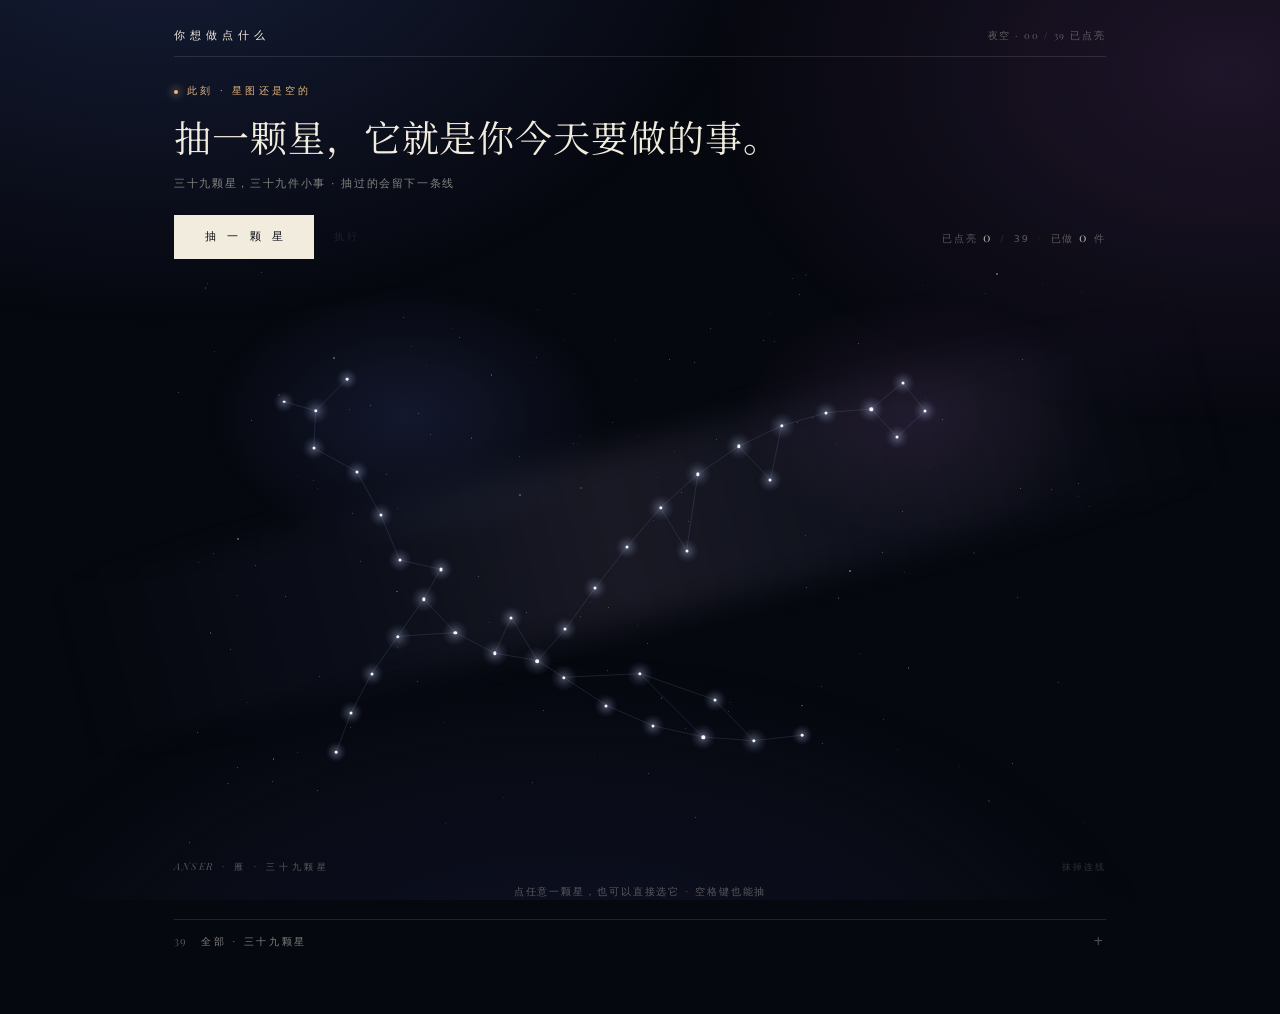
==== attic.html @ bfc9122a "Add files via upload" ====
<!DOCTYPE html>
<html lang="zh-CN">
<head>
<meta charset="UTF-8">
<meta name="viewport" content="width=device-width, initial-scale=1.0">
<title>你想做点什么 · 夜空星座</title>
<!-- 字体非阻塞加载：Google Fonts 在国内常被挡，挡住时不能让整页白屏 -->
<link rel="preconnect" href="https://fonts.googleapis.com">
<link rel="preconnect" href="https://fonts.gstatic.com" crossorigin>
<link rel="stylesheet" media="print" onload="this.media='all'"
      href="https://fonts.googleapis.com/css2?family=Noto+Serif+SC:wght@300;400;500&family=Playfair+Display:ital,wght@0,400;0,500;1,400&display=swap">
<style>
  :root{
    --bg:#06080f;
    --ink:#f2ecdf;
    --ink-70:rgba(242,236,223,.70);
    --ink-52:rgba(242,236,223,.52);
    --ink-34:rgba(242,236,223,.34);
    --ink-18:rgba(242,236,223,.18);
    --line:rgba(242,236,223,.12);
    --gold:#e7b67e;
    --gold-dim:rgba(231,182,126,.45);
    --serif:"Noto Serif SC","Songti SC","Source Han Serif SC","SimSun",Georgia,serif;
    --latin:"Playfair Display",Georgia,"Times New Roman",serif;
    --sans:-apple-system,BlinkMacSystemFont,"PingFang SC","Hiragino Sans GB","Microsoft YaHei",system-ui,sans-serif;
  }
  *{box-sizing:border-box;-webkit-tap-highlight-color:transparent}
  html,body{margin:0;padding:0}
  body{
    background:var(--bg);color:var(--ink);font-family:var(--sans);
    -webkit-font-smoothing:antialiased;min-height:100vh;overflow-x:hidden;
  }
  /* 大气层的光 */
  body::before{
    content:"";position:fixed;inset:0;pointer-events:none;z-index:0;
    background:
      radial-gradient(1000px 700px at 12% -12%, rgba(54,70,132,.36), transparent 62%),
      radial-gradient(820px 560px at 96% 8%, rgba(102,58,116,.26), transparent 64%),
      radial-gradient(900px 520px at 44% 112%, rgba(38,40,86,.30), transparent 68%);
  }
  .wrap{max-width:1000px;margin:0 auto;padding:28px 34px 52px;position:relative;z-index:1}

  /* ---------- 页眉 ---------- */
  .top{
    display:flex;justify-content:space-between;align-items:baseline;gap:16px;
    font-size:9.5px;letter-spacing:.32em;text-transform:uppercase;color:var(--ink-34);
    border-bottom:1px solid var(--line);padding-bottom:13px;
  }
  .top .brand{color:var(--ink);letter-spacing:.46em;font-size:11px;font-weight:500}
  .top .tag{font-family:var(--latin);letter-spacing:.2em}

  /* ---------- 题头 ---------- */
  .lead{margin-top:28px}
  .kicker{
    display:flex;align-items:center;gap:9px;margin:0 0 12px;
    font-size:9.5px;letter-spacing:.34em;text-transform:uppercase;color:var(--gold);
    min-height:12px;
  }
  .kicker .dot{width:4px;height:4px;border-radius:50%;background:currentColor;flex:none;
    box-shadow:0 0 8px 1px rgba(231,182,126,.7)}
  h1{
    font-family:var(--serif);font-weight:400;letter-spacing:.025em;
    font-size:clamp(24px,3.5vw,37px);line-height:1.44;margin:0;max-width:23em;
  }
  h1.settle{animation:rise .55s cubic-bezier(.2,.8,.3,1)}
  @keyframes rise{from{opacity:0;transform:translateY(8px)}to{opacity:1;transform:none}}
  .meta{margin:13px 0 0;font-size:11px;letter-spacing:.15em;color:var(--ink-52);min-height:16px}
  .meta .sep{opacity:.4;margin:0 6px}

  .acts{display:flex;align-items:center;gap:20px;margin-top:23px;flex-wrap:wrap}
  .roll{
    font-family:var(--sans);cursor:pointer;color:#0a0c14;background:var(--ink);
    border:1px solid var(--ink);padding:14px 26px;
    font-size:10.5px;letter-spacing:.38em;text-indent:.38em;
    transition:background-color .25s ease,border-color .25s ease,box-shadow .35s ease,opacity .2s;
  }
  .roll:hover{background:var(--gold);border-color:var(--gold);box-shadow:0 0 26px rgba(231,182,126,.28)}
  .roll:disabled{opacity:.4;cursor:not-allowed;box-shadow:none}
  .ghost{
    background:none;border:0;border-bottom:1px solid transparent;padding:2px 0;cursor:pointer;
    font-family:inherit;font-size:10px;letter-spacing:.26em;color:var(--ink-34);transition:.25s;
  }
  .ghost:hover{color:var(--ink);border-bottom-color:var(--ink)}
  .ghost:disabled{opacity:.3;cursor:not-allowed;border-bottom-color:transparent}
  .tally{margin-left:auto;font-size:9.5px;letter-spacing:.2em;color:var(--ink-34);white-space:nowrap}
  .tally b{font-family:var(--latin);font-weight:400;font-size:12.5px;color:var(--ink-70)}
  .tally .sep{opacity:.4;margin:0 8px}

  /* ---------- 星空 ---------- */
  .sky{position:relative;width:100%;aspect-ratio:1000/620;margin-top:12px;isolation:isolate}
  .neb{position:absolute;pointer-events:none}
  .neb-a{left:-4%;top:-6%;width:58%;height:62%;
    background:radial-gradient(closest-side, rgba(74,90,168,.20), transparent 74%)}
  .neb-b{right:-6%;top:-4%;width:52%;height:58%;
    background:radial-gradient(closest-side, rgba(140,84,146,.16), transparent 74%)}
  .milky{
    position:absolute;left:-14%;top:30%;width:128%;height:30%;
    background:linear-gradient(90deg,transparent,rgba(116,138,214,.055) 26%,
      rgba(196,178,228,.10) 48%,rgba(140,150,214,.07) 68%,transparent);
    transform:rotate(-14deg);filter:blur(16px);pointer-events:none;
  }
  .dust{position:absolute;inset:0;pointer-events:none}
  .dust i{position:absolute;width:1px;height:1px;border-radius:50%;background:#e2e8ff;display:block}
  .dust i.big{width:1.5px;height:1.5px}

  .links{position:absolute;inset:0;width:100%;height:100%;overflow:visible}
  .links line{stroke-linecap:round}
  .base{stroke:rgba(168,190,240,.13);stroke-width:1}
  .link{stroke:rgba(231,182,126,.55);stroke-width:1.1;
    transition:stroke-dashoffset .95s cubic-bezier(.33,0,.22,1),stroke .4s ease}
  .sky.hovering .base{stroke:rgba(168,190,240,.07)}

  .stars{position:absolute;inset:0}
  .st{
    position:absolute;width:34px;height:34px;padding:0;border:0;background:none;
    transform:translate(-50%,-50%);cursor:pointer;transition:opacity .35s ease;
  }
  .st i{position:absolute;display:block;border-radius:50%}
  .st .halo{
    inset:0;background:radial-gradient(closest-side, rgba(196,212,255,.22), transparent 76%);
    transform:scale(calc(.9 * var(--s)));transition:transform .55s ease,background .55s ease;
  }
  .st .core{
    left:50%;top:50%;width:calc(3px * var(--s));height:calc(3px * var(--s));
    background:#f5f7ff;transform:translate(-50%,-50%);
    box-shadow:0 0 6px 1px rgba(206,220,255,.45);
    animation:tw 8s ease-in-out infinite;animation-delay:var(--d);
    transition:background .5s ease,box-shadow .5s ease,width .35s ease,height .35s ease;
  }
  .st .ring{inset:0;border:1px solid transparent;transform:scale(.55);transition:.5s ease}
  @keyframes tw{0%,100%{opacity:.9}42%{opacity:.44}68%{opacity:1}}

  /* 点亮过（抽到过） */
  .st.seen .core{background:#ffeed3;box-shadow:0 0 8px 1px rgba(231,182,126,.5)}
  .st.seen .halo{background:radial-gradient(closest-side, rgba(231,182,126,.16), transparent 76%)}
  /* 做过了 */
  .st .mark{
    position:absolute;left:calc(50% + 6px);top:calc(50% - 10px);
    width:5px;height:5px;background:none;border-radius:0;
    color:var(--gold);font-size:8px;line-height:1;opacity:0;transition:opacity .5s ease;
  }
  .st.done .mark{opacity:.95}

  .st.hot .halo{transform:scale(calc(1.5 * var(--s)));background:radial-gradient(closest-side, rgba(231,182,126,.3), transparent 76%)}
  .st.hot .core{box-shadow:0 0 10px 2px rgba(231,182,126,.6)}
  .sky.hovering .st:not(.hot):not(.on){opacity:.5}

  .st.on .core{width:calc(5px * var(--s));height:calc(5px * var(--s));background:#fff2dc;
    box-shadow:0 0 16px 5px rgba(231,182,126,.85);animation:none;opacity:1}
  .st.on .halo{transform:scale(calc(2.2 * var(--s)));
    background:radial-gradient(closest-side, rgba(231,182,126,.30), transparent 74%)}
  .st.on .ring{border-color:rgba(231,182,126,.42);transform:scale(1);animation:pulse 3.6s ease-out infinite}
  @keyframes pulse{0%{transform:scale(.6);opacity:0}26%{opacity:1}100%{transform:scale(1.4);opacity:0}}

  .st.spin .core{background:#fff;box-shadow:0 0 12px 3px rgba(231,182,126,.75);animation:none;opacity:1}
  .st.spin .halo{transform:scale(calc(1.6 * var(--s)));
    background:radial-gradient(closest-side, rgba(231,182,126,.26), transparent 76%)}

  /* 星旁边的注记 */
  .callout{
    position:absolute;z-index:5;pointer-events:none;opacity:0;max-width:230px;text-align:center;
    transition:opacity .5s ease,left .55s cubic-bezier(.4,0,.2,1),top .55s cubic-bezier(.4,0,.2,1);
  }
  .callout.show{opacity:1}
  .callout::before{content:"";display:block;width:26px;height:1px;background:var(--gold-dim);margin:0 auto 9px}
  .co-no{display:block;font-family:var(--latin);font-size:9px;letter-spacing:.28em;color:var(--gold);opacity:.85;margin-bottom:5px}
  .co-t{display:block;font-family:var(--serif);font-size:12.5px;line-height:1.55;letter-spacing:.04em;color:rgba(242,236,223,.92)}

  .tip{
    position:absolute;z-index:6;pointer-events:none;opacity:0;transform:translate(-50%,-152%);
    transition:opacity .2s;background:rgba(8,10,18,.94);border:1px solid rgba(242,236,223,.14);
    padding:6px 11px;font-size:11px;letter-spacing:.05em;white-space:nowrap;color:rgba(242,236,223,.92);
  }
  .tip.show{opacity:1}

  /* ---------- 星图页脚 ---------- */
  .sky-foot{
    display:flex;align-items:baseline;justify-content:space-between;gap:14px;
    margin-top:10px;padding-bottom:8px;
  }
  .cname{font-size:9px;letter-spacing:.4em;text-transform:uppercase;color:var(--ink-34)}
  .cname em{font-family:var(--latin);font-style:italic;font-size:10px;letter-spacing:.16em;opacity:.95}
  .mini{
    background:none;border:0;cursor:pointer;font-family:inherit;font-size:9px;
    letter-spacing:.22em;color:var(--ink-18);transition:.25s;padding:2px 0;
  }
  .mini:hover{color:var(--gold)}
  .hint{margin:2px 0 0;font-size:9.5px;letter-spacing:.2em;color:var(--ink-34);text-align:center}

  /* ---------- 折叠清单 ---------- */
  .fold{margin-top:20px}
  .fold summary{
    display:flex;align-items:baseline;gap:14px;cursor:pointer;list-style:none;
    padding:13px 0;border-top:1px solid var(--line);
    font-size:9.5px;letter-spacing:.28em;text-transform:uppercase;color:var(--ink-52);
  }
  .fold summary::-webkit-details-marker{display:none}
  .fold summary .n{font-family:var(--latin);letter-spacing:.1em;color:var(--ink-34);font-size:11px}
  .fold summary .plus{margin-left:auto;color:var(--ink-34);font-size:12px}
  .fold summary .plus::before{content:"+"}
  .fold[open] summary .plus::before{content:"−"}
  summary .clear{
    background:none;border:0;font-family:inherit;font-size:9px;letter-spacing:.2em;
    color:var(--ink-34);cursor:pointer;padding:2px 0;text-transform:uppercase;
  }
  .clear:hover{color:var(--gold)}
  .row{
    display:grid;grid-template-columns:56px 1fr auto;align-items:baseline;gap:14px;
    width:100%;text-align:left;background:none;border:0;border-bottom:1px solid var(--line);
    padding:11px 2px;cursor:pointer;font-family:inherit;color:var(--ink);
    transition:padding-left .22s ease,background-color .22s ease;
  }
  .row:hover,.row.lit{padding-left:8px;background-color:rgba(255,255,255,.045)}
  .row .tm{font-family:var(--latin);font-size:10.5px;color:var(--ink-34);letter-spacing:.1em}
  .row .tt{font-family:var(--serif);font-size:14px;letter-spacing:.02em;line-height:1.5}
  .row .mt{font-size:9.5px;letter-spacing:.16em;color:var(--ink-34);white-space:nowrap}
  .row .ck{color:var(--gold);margin-right:7px;font-size:10px}
  .row .st-dot{display:inline-block;width:4px;height:4px;border-radius:50%;
    background:var(--ink-18);margin-right:8px;vertical-align:middle;transition:.4s}
  .row.seen .st-dot{background:var(--gold);box-shadow:0 0 6px rgba(231,182,126,.8)}

  .toast{
    position:fixed;left:50%;bottom:34px;transform:translate(-50%,14px);
    background:var(--ink);color:#0a0c14;padding:12px 22px;
    font-size:11px;letter-spacing:.18em;opacity:0;pointer-events:none;
    transition:.3s ease;z-index:99;white-space:nowrap;
  }
  .toast.show{opacity:1;transform:translate(-50%,0)}

  @media (max-width:680px){
    .wrap{padding:22px 20px 40px}
    .lead{margin-top:20px}
    h1{font-size:clamp(19px,5vw,22px)}
    .sky{aspect-ratio:1000/760;margin-top:8px}
    .acts{gap:14px;margin-top:18px}
    .roll{padding:13px 22px;letter-spacing:.3em;text-indent:.3em}
    .tally{margin-left:0;width:100%}
    .co-t{font-size:11.5px}
    .callout{max-width:168px}
    .top .tag{display:none}
    .row{grid-template-columns:44px 1fr;gap:10px}
    .row .mt{grid-column:2;margin-top:2px}
    .hint{letter-spacing:.14em}
    .hint .kb{display:none}
    .cname{letter-spacing:.3em}
  }
  @media (max-height:820px){
    .lead{margin-top:18px}
    h1{font-size:clamp(22px,2.6vw,29px)}
    .sky{max-width:840px;margin-left:auto;margin-right:auto}
  }
  @media (prefers-reduced-motion:reduce){*{animation:none!important;transition:none!important}}
</style>
</head>
<body>
<div class="wrap">

  <header class="top">
    <span class="brand">你想做点什么</span>
    <span class="tag" id="tag">夜空 · 三十九颗星</span>
  </header>

  <section class="lead">
    <p class="kicker"><span class="dot"></span><span id="kicker">此刻 · 星图还是空的</span></p>
    <h1 id="title" aria-live="polite">抽一颗星，它就是你今天要做的事。</h1>
    <p class="meta" id="meta">三十九颗星，三十九件小事 · 抽过的会留下一条线</p>
    <div class="acts">
      <button class="roll" id="roll">抽 一 颗 星</button>
      <button class="ghost" id="doneBtn" disabled>执行</button>
      <span class="tally" id="stats"></span>
    </div>
  </section>

  <section class="sky" id="sky">
    <div class="neb neb-a"></div>
    <div class="neb neb-b"></div>
    <div class="milky"></div>
    <div class="dust" id="dust"></div>
    <svg class="links" id="links" preserveAspectRatio="none"></svg>
    <div class="stars" id="stars"></div>
    <div class="callout" id="callout">
      <span class="co-no" id="coNo"></span>
      <span class="co-t" id="coT"></span>
    </div>
    <div class="tip" id="tip"></div>
  </section>

  <div class="sky-foot">
    <span class="cname"><em>Anser</em> · 雁 · 三十九颗星</span>
    <button class="mini" id="resetSky">抹掉连线</button>
  </div>
  <p class="hint">点任意一颗星，也可以直接选它<span class="kb"> · 空格键也能抽</span></p>

  <details class="fold" id="doneBox">
    <summary>
      <span class="n" id="doneNo">00</span>
      <span>执行清单</span>
      <button class="clear" id="clearBtn">清空</button>
      <span class="plus"></span>
    </summary>
    <div id="doneList"></div>
  </details>

  <details class="fold">
    <summary>
      <span class="n" id="allNo">39</span>
      <span>全部 · 三十九颗星</span>
      <span class="plus"></span>
    </summary>
    <div id="grid"></div>
  </details>

</div>

<div class="toast" id="toast"></div>

<script>
/* ---------- 三十九件小事 ---------- */
const DATA = [
  ["认认真真洗个舒服的热水澡","好好休息","30 分钟","21:30"],
  ["喝一杯暖暖的热牛奶","好好休息","5 分钟","22:00"],
  ["换上软软干干净净的衣服","好好休息","10 分钟","09:00"],
  ["泡个脚","好好休息","20 分钟","21:10"],
  ["戴上耳机，钻进自己的小世界","好好休息","随意","22:30"],
  ["放空发呆五分钟，啥也不想","好好休息","5 分钟","15:00"],
  ["望着窗外发呆","好好休息","10 分钟","16:30"],
  ["坐着晒晒太阳，放空自己","好好休息","20 分钟","14:00"],
  ["换一套新床品","好好休息","15 分钟","20:30"],

  ["出门随便溜达一会儿","动一动","30 分钟","17:00"],
  ["跟着视频跳操或拉伸 20 分钟","动一动","20 分钟","07:30"],
  ["去公园逛逛","动一动","1 小时","10:00"],
  ["去健身房动一动","动一动","1 小时","19:00"],
  ["跑跑步，痛快出一身汗","动一动","40 分钟","06:30"],

  ["看一部纪录片/剧/综艺/电影","看看听听","2 小时","20:00"],
  ["重温《我的阿勒泰》","看看听听","剧集时长","21:50"],
  ["听一期播客","看看听听","40 分钟","08:30"],
  ["看 TED 演讲","看看听听","20 分钟","13:00"],

  ["安安静静练字半小时","写写画画","30 分钟","21:00"],
  ["随手画个小小的涂鸦","写写画画","15 分钟","15:30"],
  ["记下今天一件开心的小事","写写画画","5 分钟","23:00"],
  ["写一句给未来自己的话","写写画画","10 分钟","23:30"],
  ["写日记记录当下","写写画画","20 分钟","22:45"],
  ["写写自己的优点和缺点","写写画画","20 分钟","23:15"],
  ["写下一件一直想做却不敢尝试的事","写写画画","20 分钟","23:45"],

  ["收拾乱糟糟的桌面","动手收拾","20 分钟","18:30"],
  ["折折纸","动手收拾","15 分钟","16:00"],
  ["去拼豆！","动手收拾","1 小时","19:30"],
  ["整理收拾衣服","动手收拾","30 分钟","10:30"],

  ["逛超市随便逛逛","出门逛逛","40 分钟","11:00"],
  ["泡图书馆待上三小时","出门逛逛","3 小时","13:30"],
  ["出门看日落","出门逛逛","30 分钟","18:40"],

  ["给家人打个电话","找人聊聊","20 分钟","19:45"],
  ["和朋友通个电话","找人聊聊","20 分钟","20:45"],
  ["给一个人发真诚的夸奖","找人聊聊","5 分钟","12:30"],

  ["刷小红书找找灵感","手机与充电","20 分钟","12:00"],
  ["清理相册","手机与充电","20 分钟","16:45"],
  ["放下手机半小时","手机与充电","30 分钟","20:15"],
  ["背单词去！","手机与充电","15 分钟","07:00"]
];

/* ---------- 星图坐标（1000 × 620） ----------
   一只向左飞的雁：头在左上，身体居中，两翼向右展开，尾在左下 */
const RAW = [
  [1,152,150,"h"],[2,186,116,"h"],[3,118,140,"h"],[4,150,190,"h"],
  [5,196,215,"h"],[6,222,262,"h"],[7,242,310,"h"],
  [8,268,352,"b"],[9,302,388,"b"],[10,344,410,"b"],[11,390,418,"b"],
  [12,240,392,"b"],[13,212,432,"b"],[14,190,474,"b"],[15,174,516,"b"],
  [16,286,320,"b"],[17,362,372,"b"],
  [18,420,384,"u"],[19,452,340,"u"],[20,486,296,"u"],[21,522,254,"u"],
  [22,562,218,"u"],[23,606,188,"u"],[24,652,166,"u"],[25,700,152,"u"],
  [26,748,148,"u"],[27,782,120,"u"],[28,806,150,"u"],[29,776,178,"u"],
  [30,550,300,"u"],[31,640,224,"u"],
  [32,418,436,"l"],[33,464,466,"l"],[34,514,488,"l"],[35,568,500,"l"],
  [36,622,504,"l"],[37,674,498,"l"],[38,500,432,"l"],[39,580,460,"l"]
];

/* 星座本来的骨架（淡线） */
const EDGES = [
  [3,1],[1,2],[1,4],[4,5],[5,6],[6,7],[7,16],[16,8],
  [8,9],[9,10],[10,11],[10,17],[17,11],[8,12],[12,13],[13,14],[14,15],[9,12],
  [11,18],[18,19],[19,20],[20,21],[21,22],[22,23],[23,24],[24,25],[25,26],
  [26,27],[27,28],[28,29],[29,26],[21,30],[30,22],[23,31],[31,24],
  [11,32],[32,33],[33,34],[34,35],[35,36],[36,37],[32,38],[38,35],[38,39],[39,36]
];

const W = 1000, H = 620;
const P = RAW.map(([id, x, y, g]) => ({ id, x: x / W * 100, y: y / H * 100, g, deg: 0 }));
const byId = {};
P.forEach(p => { byId[p.id] = p; });
EDGES.forEach(([a, b]) => { byId[a].deg++; byId[b].deg++; });

/* 区域 → 事件类型：翼上是出门与运动，身上是休息，头上是写字 */
(function assign(){
  const byCat = {};
  DATA.forEach(d => { (byCat[d[1]] = byCat[d[1]] || []).push(d); });
  const groups = {
    h: byCat["写写画画"],
    u: [...byCat["看看听听"], ...byCat["手机与充电"], ...byCat["出门逛逛"], ...byCat["动手收拾"].splice(0, 3)],
    l: [...byCat["动一动"], ...byCat["找人聊聊"]],
    b: [...byCat["好好休息"], ...byCat["动手收拾"]]
  };
  const ptr = { h: 0, u: 0, l: 0, b: 0 };
  P.forEach(p => { const list = groups[p.g]; p.item = list[ptr[p.g]++] || list[0]; });
})();

const ZONE = { h: "头部", u: "上翼", l: "下翼", b: "躯干" };

const $ = id => document.getElementById(id);
const pad = n => String(n).padStart(2, "0");
const sky = $("sky"), starsBox = $("stars"), svg = $("links"), callout = $("callout"), tipEl = $("tip");
const NS = "http://www.w3.org/2000/svg";

/* ---------- 背景微尘 ---------- */
(function dust(){
  let seed = 20261107;
  const rnd = () => { seed = (seed * 1664525 + 1013904223) % 4294967296; return seed / 4294967296; };
  const box = $("dust");
  for (let i = 0; i < 150; i++){
    const d = document.createElement("i");
    const big = rnd() > 0.82;
    d.className = big ? "big" : "";
    d.style.left = (rnd() * 100).toFixed(2) + "%";
    d.style.top = (rnd() * 100).toFixed(2) + "%";
    d.style.opacity = (0.08 + rnd() * 0.34).toFixed(2);
    if (rnd() > 0.62){
      d.style.animation = "tw " + (5 + rnd() * 7).toFixed(1) + "s ease-in-out " + (rnd() * 6).toFixed(1) + "s infinite";
    }
    box.appendChild(d);
  }
})();

/* ---------- 坐标：SVG 用像素，星用百分比 ---------- */
const baseRefs = [], linkRefs = [];
function mkLine(a, b, cls){
  const l = document.createElementNS(NS, "line");
  l.setAttribute("class", cls);
  if (cls === "link"){
    l.setAttribute("pathLength", "1");
    l.style.strokeDasharray = "1";
    l.style.strokeDashoffset = "0";
  }
  svg.appendChild(l);
  return { a, b, el: l };
}
EDGES.forEach(([a, b]) => baseRefs.push(mkLine(byId[a], byId[b], "base")));

function sizeSvg(){
  const r = sky.getBoundingClientRect();
  const w = r.width || 800, h = r.height || 500;
  svg.setAttribute("viewBox", `0 0 ${w} ${h}`);
  const put = o => {
    o.el.setAttribute("x1", o.a.x / 100 * w);
    o.el.setAttribute("y1", o.a.y / 100 * h);
    o.el.setAttribute("x2", o.b.x / 100 * w);
    o.el.setAttribute("y2", o.b.y / 100 * h);
  };
  baseRefs.forEach(put);
  linkRefs.forEach(put);
}

/* ---------- 星星 ---------- */
P.forEach(p => {
  const b = document.createElement("button");
  b.type = "button";
  b.className = "st";
  b.style.left = p.x + "%";
  b.style.top = p.y + "%";
  const s = (0.78 + Math.min(p.deg, 6) * 0.115).toFixed(2);
  b.style.setProperty("--s", s);
  b.style.setProperty("--d", ((p.id * 1.73) % 6).toFixed(2) + "s");
  b.setAttribute("aria-label", p.item[0]);
  b.innerHTML = '<i class="halo"></i><i class="core"></i><i class="ring"></i><i class="mark">✦</i>';
  b.addEventListener("pointerenter", () => showTip(p));
  b.addEventListener("pointerleave", hideTip);
  starsBox.appendChild(b);
  p.el = b;
});

/* 点击星图：取离触点最近的那颗星，避免窄屏上相邻星的热区互相抢 */
sky.addEventListener("click", e => {
  if (rolling) return;
  const r = sky.getBoundingClientRect();
  const mx = e.clientX - r.left, my = e.clientY - r.top;
  let best = null, bestD = 1e9;
  P.forEach(p => {
    const dx = p.x / 100 * r.width - mx;
    const dy = p.y / 100 * r.height - my;
    const d = Math.hypot(dx, dy);
    if (d < bestD){ bestD = d; best = p; }
  });
  if (best && bestD <= Math.max(26, r.width * 0.045)){
    hideTip();
    pick(best, false);
  }
});

/* ---------- 状态 ---------- */
const LS_CHAIN = "sky.chain", LS_DONE = "sky.done", LS_SEEN = "sky.seen";
const readArr = k => {
  try { const v = JSON.parse(localStorage.getItem(k) || "[]"); return Array.isArray(v) ? v : []; }
  catch(e){ return []; }
};
let chain = readArr(LS_CHAIN).filter(id => byId[id]);
let seen = readArr(LS_SEEN).filter(id => byId[id]);
let doneList = readArr(LS_DONE);

let current = null, rolling = false;

function save(k, v){ try { localStorage.setItem(k, JSON.stringify(v)); } catch(e){} }

/* ---------- 选中 ---------- */
function pick(p, silent){
  if (rolling) return;
  current = p;

  P.forEach(q => q.el.classList.toggle("on", q === p));
  $("kicker").textContent = "No." + pad(p.id) + " · " + p.item[1];
  const t = $("title");
  t.textContent = p.item[0];
  t.classList.remove("settle");
  void t.offsetWidth;
  t.classList.add("settle");
  $("meta").innerHTML =
    p.item[2] + ' <span class="sep">·</span> ' + p.item[3] +
    ' <span class="sep">·</span> 落在星图的' + ZONE[p.g];
  $("doneBtn").disabled = false;

  placeCallout(p);
  hideTip();

  if (!seen.includes(p.id)){
    seen.push(p.id);
    p.el.classList.add("seen");
    save(LS_SEEN, seen);
  }

  if (!silent){
    const lastId = chain[chain.length - 1];
    if (lastId !== p.id){
      if (lastId){
        const o = mkLine(byId[lastId], p, "link");
        o.el.style.strokeDashoffset = "1";
        linkRefs.push(o);
        sizeSvg();
        requestAnimationFrame(() => { o.el.style.strokeDashoffset = "0"; });
      }
      chain.push(p.id);
      if (chain.length > 80) chain = chain.slice(-80);
      save(LS_CHAIN, chain);
      updateStats();
    }
  }
}

function placeCallout(p){
  $("coNo").textContent = "No." + pad(p.id);
  $("coT").textContent = p.item[0];
  const cw = sky.clientWidth || 800;
  const half = Math.min(130, Math.max(84, cw * 0.17));
  const px = Math.min(Math.max(p.x / 100 * cw, half + 6), cw - half - 6);
  callout.style.left = px + "px";
  callout.style.top = p.y + "%";
  callout.style.transform = (p.y < 60 ? "translate(-50%,24px)" : "translate(-50%,calc(-100% - 24px))");
  callout.classList.add("show");
}

function showTip(p){
  if (p === current) return;
  const cw = sky.clientWidth || 800;
  const px = Math.min(Math.max(p.x / 100 * cw, 74), cw - 74);
  tipEl.textContent = p.item[0];
  tipEl.style.left = px + "px";
  tipEl.style.top = p.y + "%";
  tipEl.classList.add("show");
  P.forEach(q => q.el.classList.toggle("hot", q === p));
  sky.classList.add("hovering");
}
function hideTip(){
  tipEl.classList.remove("show");
  P.forEach(q => q.el.classList.remove("hot"));
  sky.classList.remove("hovering");
}

/* ---------- 抽一颗：光沿着星座跑 ---------- */
function roll(){
  if (rolling) return;
  rolling = true;
  $("roll").disabled = true;

  const pool = P.filter(p => p !== current);
  const target = pool[Math.floor(Math.random() * pool.length)];
  const startIdx = current ? P.indexOf(current) : Math.floor(Math.random() * P.length);

  const seq = [];
  for (let i = 0; i < 22; i++) seq.push(P[(startIdx + i) % P.length]);
  seq.push(target);

  let k = 0, lastEl = null;
  (function next(){
    if (lastEl) lastEl.classList.remove("spin");
    if (k >= seq.length){
      setTimeout(() => {
        if (lastEl) lastEl.classList.remove("spin");
        rolling = false;
        $("roll").disabled = false;
        pick(target, false);
      }, 180);
      return;
    }
    const q = seq[k++];
    q.el.classList.add("spin");
    lastEl = q.el;
    setTimeout(next, 46);
  })();
}

/* ---------- 统计 / 清单 ---------- */
function updateStats(){
  const links = Math.max(0, chain.length - 1);
  $("stats").innerHTML =
    `已点亮 <b>${seen.length}</b><span class="sep">/</span>${P.length}` +
    `<span class="sep">·</span>已做 <b>${doneList.length}</b> 件` +
    (links ? `<span class="sep">·</span>连线 <b>${links}</b>` : "");
  $("allNo").textContent = pad(P.length);
  $("tag").textContent = "夜空 · " + pad(seen.length) + " / " + P.length + " 已点亮";
  renderDone();
  paintStates();
}

function doneTitles(){
  return doneList.map(x => (typeof x === "string" ? x : x.t));
}

function paintStates(){
  const dt = doneTitles();
  P.forEach(p => {
    p.el.classList.toggle("seen", seen.includes(p.id));
    p.el.classList.toggle("done", dt.includes(p.item[0]));
  });
  paintRows();
}

function renderDone(){
  const box = $("doneBox"), list = $("doneList");
  $("doneNo").textContent = pad(doneList.length);
  box.style.display = doneList.length ? "" : "none";
  list.innerHTML = "";
  if (!doneList.length) return;
  doneList.forEach(x => {
    const title = typeof x === "string" ? x : x.t;
    const ts = typeof x === "string" ? null : x.ts;
    const it = P.find(p => p.item[0] === title);
    const row = document.createElement("div");
    row.className = "row";
    row.style.cursor = "default";
    row.innerHTML =
      `<span class="tm">${it ? "No." + pad(it.id) : "—"}</span>` +
      `<span class="tt"><span class="ck">✓</span>${title}</span>` +
      `<span class="mt">${ts ? fmtTime(ts) : ""}</span>`;
    list.appendChild(row);
  });
}

function fmtTime(ts){
  const d = new Date(ts), now = new Date();
  const hm = pad(d.getHours()) + ":" + pad(d.getMinutes());
  if (d.toDateString() === now.toDateString()) return "今天 " + hm;
  return pad(d.getMonth() + 1) + "." + pad(d.getDate()) + " " + hm;
}

function markDone(){
  if (!current){ toast("先抽一颗星"); return; }
  const title = current.item[0];
  if (doneTitles().includes(title)){ toast("这颗星已经记下过啦"); return; }
  doneList.push({ t: title, ts: Date.now() });
  save(LS_DONE, doneList);
  updateStats();
  toast("记下了 · 已做 " + doneList.length + " 件");
}

let toastTimer;
function toast(msg){
  const el = $("toast");
  el.textContent = msg;
  el.classList.add("show");
  clearTimeout(toastTimer);
  toastTimer = setTimeout(() => el.classList.remove("show"), 1700);
}

function renderGrid(){
  const g = $("grid");
  g.innerHTML = "";
  P.slice().sort((a, b) => a.id - b.id).forEach(p => {
    const b = document.createElement("button");
    b.className = "row";
    b.innerHTML =
      `<span class="tm"><span class="st-dot"></span>No.${pad(p.id)}</span>` +
      `<span class="tt">${p.item[0]}</span>` +
      `<span class="mt">${p.item[2]}</span>`;
    b.addEventListener("pointerenter", () => {
      p.el.classList.add("hot");
      sky.classList.add("hovering");
      b.classList.add("lit");
    });
    b.addEventListener("pointerleave", () => {
      p.el.classList.remove("hot");
      sky.classList.remove("hovering");
      b.classList.remove("lit");
    });
    b.onclick = () => {
      if (rolling) return;
      hideTip();
      pick(p, false);
      const y = sky.getBoundingClientRect().top + window.scrollY - 88;
      window.scrollTo({ top: Math.max(0, y), behavior: "smooth" });
    };
    g.appendChild(b);
    p.row = b;
  });
}

function paintRows(){
  P.forEach(p => { if (p.row) p.row.classList.toggle("seen", seen.includes(p.id)); });
}

/* ---------- 抹掉连线（两步确认） ---------- */
let armed = false, armTimer;
$("resetSky").addEventListener("click", () => {
  if (!armed){
    armed = true;
    $("resetSky").textContent = "再点一次，抹掉连线";
    armTimer = setTimeout(() => { armed = false; $("resetSky").textContent = "抹掉连线"; }, 3200);
    return;
  }
  clearTimeout(armTimer);
  armed = false;
  $("resetSky").textContent = "抹掉连线";
  chain = [];
  save(LS_CHAIN, chain);
  linkRefs.forEach(o => o.el.remove());
  linkRefs.length = 0;
  current = null;
  P.forEach(q => q.el.classList.remove("on"));
  callout.classList.remove("show");
  $("doneBtn").disabled = true;
  $("roll").disabled = false;
  $("kicker").textContent = "此刻 · 星图还是空的";
  $("title").textContent = "抽一颗星，它就是你今天要做的事。";
  $("meta").textContent = "三十九颗星，三十九件小事 · 抽过的会留下一条线";
  updateStats();
  toast("连线已抹掉 · 点亮过的星还在");
});

/* ---------- 事件 ---------- */
$("roll").addEventListener("click", roll);
$("doneBtn").addEventListener("click", markDone);
$("clearBtn").addEventListener("click", e => {
  e.preventDefault(); e.stopPropagation();
  doneList = [];
  save(LS_DONE, doneList);
  updateStats();
  toast("已清空执行记录");
});
document.addEventListener("keydown", e => {
  if (e.code === "Space" && !e.repeat){ e.preventDefault(); roll(); }
  if (e.key === "Enter" && !e.repeat && !$("doneBtn").disabled){
    const a = document.activeElement;
    if (!a || a === document.body || a === document.documentElement){ e.preventDefault(); markDone(); }
  }
});
window.addEventListener("resize", () => { sizeSvg(); if (current) placeCallout(current); });

/* ---------- 复原上一次的星图 ---------- */
sizeSvg();
if (chain.length){
  for (let i = 1; i < chain.length; i++){
    const o = mkLine(byId[chain[i - 1]], byId[chain[i]], "link");
    linkRefs.push(o);
  }
  sizeSvg();
  pick(byId[chain[chain.length - 1]], true);
  $("kicker").textContent = "上一次 · No." + pad(chain[chain.length - 1]);
}

renderGrid();
updateStats();
paintRows();
</script>
</body>
</html>
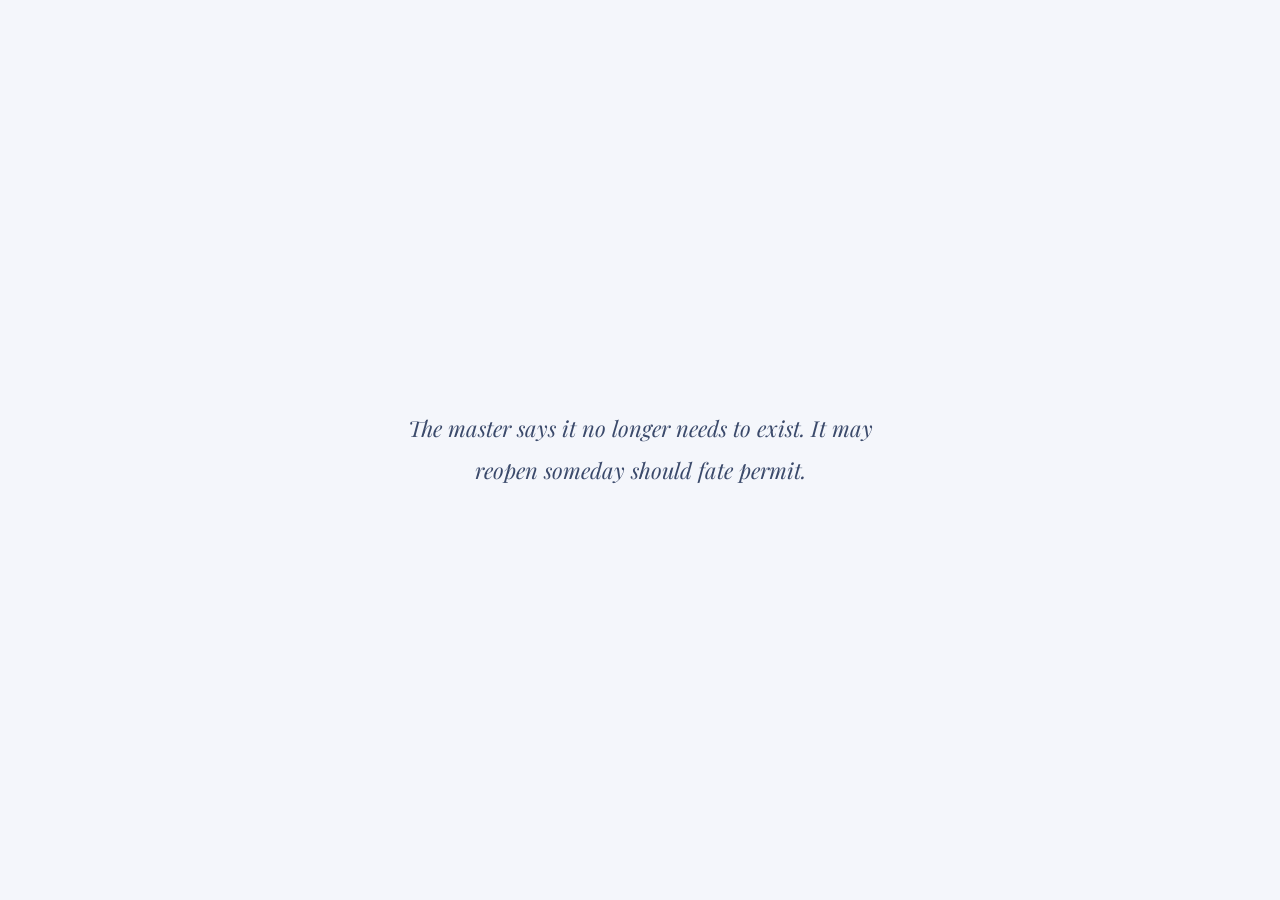
==== commit 4d7934bd: "Add files via upload" ====
--- a/attic.html
+++ b/attic.html
@@ -9,6 +9,27 @@
 <link rel="preconnect" href="https://fonts.gstatic.com" crossorigin>
 <link rel="stylesheet" media="print" onload="this.media='all'"
       href="https://fonts.googleapis.com/css2?family=Noto+Serif+SC:wght@300;400;500&family=Playfair+Display:ital,wght@0,400;0,500;1,400&display=swap">
+<script>
+/* 阁楼只给站主看：主站确认过身份才画星图（localStorage 里留了个标记）。
+   别人直接拿着 attic.html 这个地址打开，看到的是同一句站主的话。 */
+try {
+  if (localStorage.getItem("am.owner") !== "1") document.documentElement.className += " am-locked";
+} catch (e) { document.documentElement.className += " am-locked"; }
+</script>
+<style>
+html.am-locked{background:#F4F6FB}
+html.am-locked .wrap{display:none}
+html.am-locked .gone-wrap{display:flex}
+.gone-wrap{
+  position:fixed;inset:0;z-index:9;display:none;align-items:center;justify-content:center;
+  padding:0 26px;background:#F4F6FB;
+}
+.gone-wrap p{
+  max-width:23em;margin:0;text-align:center;
+  font-family:"Playfair Display","Noto Serif SC",Georgia,serif;
+  font-style:italic;font-size:clamp(17px,3.2vw,22px);line-height:1.9;color:#3B4A6B;
+}
+</style>
 <style>
   :root{
     --bg:#06080f;
@@ -253,6 +274,7 @@
 </style>
 </head>
 <body>
+<div class="gone-wrap"><p>The master says it no longer needs to exist. It may reopen someday should fate permit.</p></div>
 <div class="wrap">
 
   <header class="top">
@@ -331,7 +353,7 @@
   ["跟着视频跳操或拉伸 20 分钟","动一动","20 分钟","07:30"],
   ["去公园逛逛","动一动","1 小时","10:00"],
   ["去健身房动一动","动一动","1 小时","19:00"],
-  ["跑跑步，痛快出一身汗","动一动","40 分钟","06:30"],
+  ["五公里Go","动一动","40 分钟","06:30"],
 
   ["看一部纪录片/剧/综艺/电影","看看听听","2 小时","20:00"],
   ["重温《我的阿勒泰》","看看听听","剧集时长","21:50"],
